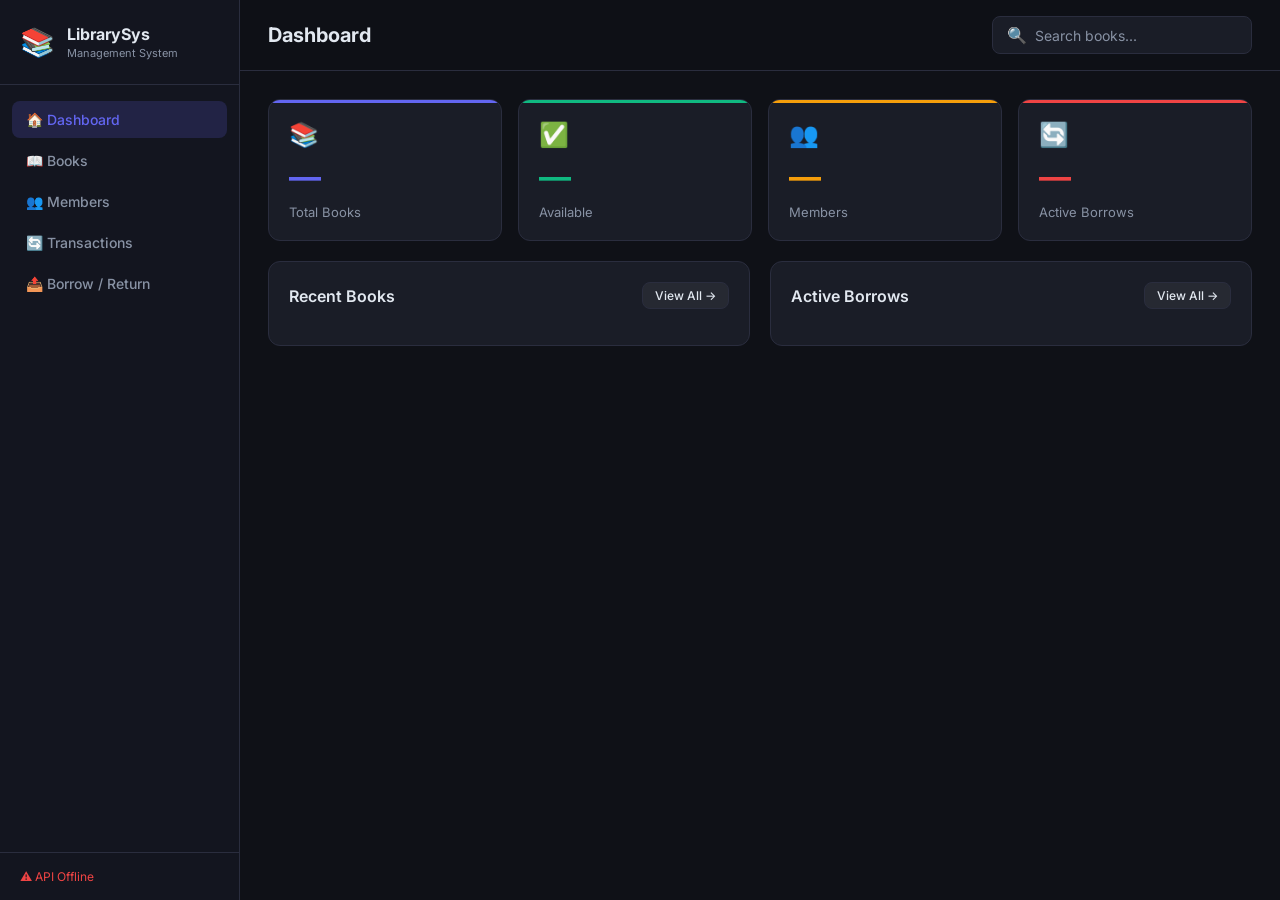
==== frontend/index.html @ d4e4a68c "Initial commit: C++ Library Management System" ====
<!DOCTYPE html>
<html lang="en">
<head>
  <meta charset="UTF-8" />
  <meta name="viewport" content="width=device-width, initial-scale=1.0" />
  <title>LibrarySys — Library Management System</title>
  <meta name="description" content="Modern C++ powered library management system." />
  <link rel="preconnect" href="https://fonts.googleapis.com" />
  <link href="https://fonts.googleapis.com/css2?family=Inter:wght@300;400;500;600;700&display=swap" rel="stylesheet" />
  <link rel="stylesheet" href="css/style.css" />
</head>
<body>
  <aside class="sidebar">
    <div class="sidebar-header">
      <div class="logo-icon">📚</div>
      <div>
        <div class="logo-name">LibrarySys</div>
        <div class="logo-sub">Management System</div>
      </div>
    </div>
    <nav class="sidebar-nav">
      <button class="nav-btn active" id="nav-dashboard" onclick="showPage('dashboard')">🏠 Dashboard</button>
      <button class="nav-btn" id="nav-books" onclick="showPage('books')">📖 Books</button>
      <button class="nav-btn" id="nav-members" onclick="showPage('members')">👥 Members</button>
      <button class="nav-btn" id="nav-transactions" onclick="showPage('transactions')">🔄 Transactions</button>
      <button class="nav-btn" id="nav-borrow" onclick="showPage('borrow')">📤 Borrow / Return</button>
    </nav>
    <div class="sidebar-footer">
      <div class="api-status" id="api-status"><span class="status-dot"></span> Connecting...</div>
    </div>
  </aside>

  <main class="main">
    <header class="topbar">
      <h1 class="page-title" id="page-title">Dashboard</h1>
      <div class="search-bar">
        <span>🔍</span>
        <input type="text" id="global-search" placeholder="Search books..." oninput="handleGlobalSearch(this.value)" />
      </div>
    </header>

    <!-- Dashboard -->
    <section class="page active" id="page-dashboard">
      <div class="stats-grid">
        <div class="stat-card" style="--accent:#6366f1"><div class="stat-icon">📚</div><div class="stat-value" id="stat-books">—</div><div class="stat-label">Total Books</div></div>
        <div class="stat-card" style="--accent:#10b981"><div class="stat-icon">✅</div><div class="stat-value" id="stat-available">—</div><div class="stat-label">Available</div></div>
        <div class="stat-card" style="--accent:#f59e0b"><div class="stat-icon">👥</div><div class="stat-value" id="stat-members">—</div><div class="stat-label">Members</div></div>
        <div class="stat-card" style="--accent:#ef4444"><div class="stat-icon">🔄</div><div class="stat-value" id="stat-active-borrows">—</div><div class="stat-label">Active Borrows</div></div>
      </div>
      <div class="dashboard-grid">
        <div class="card"><div class="card-header"><h2 class="card-title">Recent Books</h2><button class="btn btn-sm" onclick="showPage('books')">View All →</button></div><div id="recent-books-list" class="item-list"></div></div>
        <div class="card"><div class="card-header"><h2 class="card-title">Active Borrows</h2><button class="btn btn-sm" onclick="showPage('transactions')">View All →</button></div><div id="active-borrows-list" class="item-list"></div></div>
      </div>
    </section>

    <!-- Books -->
    <section class="page" id="page-books">
      <div class="page-actions"><button class="btn btn-primary" onclick="openModal('add-book-modal')">+ Add Book</button></div>
      <div class="card"><div id="books-table-container"></div></div>
    </section>

    <!-- Members -->
    <section class="page" id="page-members">
      <div class="page-actions"><button class="btn btn-primary" onclick="openModal('add-member-modal')">+ Add Member</button></div>
      <div class="card"><div id="members-table-container"></div></div>
    </section>

    <!-- Transactions -->
    <section class="page" id="page-transactions">
      <div class="card"><div id="transactions-table-container"></div></div>
    </section>

    <!-- Borrow / Return -->
    <section class="page" id="page-borrow">
      <div class="borrow-grid">
        <div class="card">
          <div class="card-header"><h2 class="card-title">📤 Borrow a Book</h2></div>
          <form class="form" onsubmit="handleBorrow(event)">
            <label class="form-label">Member ID</label>
            <input type="number" id="borrow-member-id" class="form-input" placeholder="e.g. 1" required />
            <label class="form-label">Book ID</label>
            <input type="number" id="borrow-book-id" class="form-input" placeholder="e.g. 3" required />
            <button type="submit" class="btn btn-primary btn-full">Issue Book</button>
          </form>
          <div id="borrow-result" class="result-box hidden"></div>
        </div>
        <div class="card">
          <div class="card-header"><h2 class="card-title">📥 Return a Book</h2></div>
          <form class="form" onsubmit="handleReturn(event)">
            <label class="form-label">Transaction ID</label>
            <input type="number" id="return-tx-id" class="form-input" placeholder="e.g. 1" required />
            <button type="submit" class="btn btn-success btn-full">Return Book</button>
          </form>
          <div id="return-result" class="result-box hidden"></div>
        </div>
      </div>
    </section>
  </main>

  <!-- Modals -->
  <div class="modal-overlay hidden" id="add-book-modal">
    <div class="modal">
      <div class="modal-header"><h3>Add New Book</h3><button class="modal-close" onclick="closeModal('add-book-modal')">✕</button></div>
      <form class="form" onsubmit="handleAddBook(event)">
        <label class="form-label">Title *</label><input type="text" id="book-title" class="form-input" required />
        <label class="form-label">Author *</label><input type="text" id="book-author" class="form-input" required />
        <label class="form-label">ISBN</label><input type="text" id="book-isbn" class="form-input" placeholder="978-..." />
        <label class="form-label">Category</label><input type="text" id="book-category" class="form-input" placeholder="e.g. Fiction" />
        <label class="form-label">Copies</label><input type="number" id="book-copies" class="form-input" value="1" min="1" />
        <div class="modal-footer">
          <button type="button" class="btn" onclick="closeModal('add-book-modal')">Cancel</button>
          <button type="submit" class="btn btn-primary">Add Book</button>
        </div>
      </form>
    </div>
  </div>

  <div class="modal-overlay hidden" id="add-member-modal">
    <div class="modal">
      <div class="modal-header"><h3>Register New Member</h3><button class="modal-close" onclick="closeModal('add-member-modal')">✕</button></div>
      <form class="form" onsubmit="handleAddMember(event)">
        <label class="form-label">Full Name *</label><input type="text" id="member-name" class="form-input" required />
        <label class="form-label">Email *</label><input type="email" id="member-email" class="form-input" required />
        <div class="modal-footer">
          <button type="button" class="btn" onclick="closeModal('add-member-modal')">Cancel</button>
          <button type="submit" class="btn btn-primary">Register</button>
        </div>
      </form>
    </div>
  </div>

  <div class="toast hidden" id="toast"></div>
  <script src="js/app.js"></script>
</body>
</html>
---- frontend/css/style.css ----
/* ─── Reset & Tokens ─────────────────────────────────────── */
*, *::before, *::after { box-sizing: border-box; margin: 0; padding: 0; }

:root {
  --bg:          #0f1117;
  --bg-card:     #1a1d27;
  --bg-sidebar:  #13151f;
  --border:      #2a2d3e;
  --text:        #e2e8f0;
  --text-muted:  #8892a4;
  --primary:     #6366f1;
  --primary-dark:#4f46e5;
  --success:     #10b981;
  --warning:     #f59e0b;
  --danger:      #ef4444;
  --radius:      12px;
  --sidebar-w:   240px;
  --transition:  0.2s ease;
}

body {
  font-family: 'Inter', sans-serif;
  background: var(--bg);
  color: var(--text);
  display: flex;
  min-height: 100vh;
  overflow-x: hidden;
}

/* ─── Sidebar ─────────────────────────────────────────────── */
.sidebar {
  width: var(--sidebar-w);
  background: var(--bg-sidebar);
  border-right: 1px solid var(--border);
  display: flex;
  flex-direction: column;
  position: fixed;
  top: 0; left: 0;
  height: 100vh;
  z-index: 100;
}

.sidebar-header {
  display: flex;
  align-items: center;
  gap: 12px;
  padding: 24px 20px;
  border-bottom: 1px solid var(--border);
}

.logo-icon { font-size: 28px; }
.logo-name  { font-size: 16px; font-weight: 700; color: var(--text); }
.logo-sub   { font-size: 11px; color: var(--text-muted); margin-top: 2px; }

.sidebar-nav {
  flex: 1;
  padding: 16px 12px;
  display: flex;
  flex-direction: column;
  gap: 4px;
}

.nav-btn {
  display: flex;
  align-items: center;
  gap: 10px;
  width: 100%;
  padding: 10px 14px;
  border: none;
  border-radius: 8px;
  background: transparent;
  color: var(--text-muted);
  font-size: 14px;
  font-weight: 500;
  font-family: inherit;
  cursor: pointer;
  transition: all var(--transition);
  text-align: left;
}
.nav-btn:hover  { background: rgba(99,102,241,0.12); color: var(--text); }
.nav-btn.active { background: rgba(99,102,241,0.18); color: var(--primary); }

.sidebar-footer { padding: 16px 20px; border-top: 1px solid var(--border); }

.api-status {
  display: flex;
  align-items: center;
  gap: 8px;
  font-size: 12px;
  color: var(--text-muted);
}
.status-dot {
  width: 8px; height: 8px;
  border-radius: 50%;
  background: var(--success);
  box-shadow: 0 0 6px var(--success);
  animation: pulse 2s infinite;
}
@keyframes pulse { 0%,100%{opacity:1} 50%{opacity:0.4} }

/* ─── Main ────────────────────────────────────────────────── */
.main {
  margin-left: var(--sidebar-w);
  flex: 1;
  display: flex;
  flex-direction: column;
  min-height: 100vh;
}

/* ─── Topbar ──────────────────────────────────────────────── */
.topbar {
  position: sticky;
  top: 0;
  z-index: 50;
  background: rgba(15,17,23,0.85);
  backdrop-filter: blur(12px);
  border-bottom: 1px solid var(--border);
  padding: 16px 28px;
  display: flex;
  align-items: center;
  justify-content: space-between;
}

.page-title { font-size: 20px; font-weight: 700; }

.search-bar {
  display: flex;
  align-items: center;
  gap: 8px;
  background: var(--bg-card);
  border: 1px solid var(--border);
  border-radius: 8px;
  padding: 8px 14px;
  width: 260px;
}
.search-bar input {
  background: none;
  border: none;
  outline: none;
  color: var(--text);
  font-size: 14px;
  font-family: inherit;
  width: 100%;
}
.search-bar input::placeholder { color: var(--text-muted); }

/* ─── Pages ───────────────────────────────────────────────── */
.page { display: none; padding: 28px; flex-direction: column; gap: 20px; }
.page.active { display: flex; }

.page-actions { display: flex; justify-content: flex-end; }

/* ─── Stats Grid ──────────────────────────────────────────── */
.stats-grid {
  display: grid;
  grid-template-columns: repeat(4, 1fr);
  gap: 16px;
}

.stat-card {
  background: var(--bg-card);
  border: 1px solid var(--border);
  border-radius: var(--radius);
  padding: 20px;
  display: flex;
  flex-direction: column;
  gap: 8px;
  position: relative;
  overflow: hidden;
  transition: transform var(--transition), box-shadow var(--transition);
}
.stat-card::before {
  content: '';
  position: absolute;
  top: 0; left: 0; right: 0;
  height: 3px;
  background: var(--accent);
  border-radius: var(--radius) var(--radius) 0 0;
}
.stat-card:hover { transform: translateY(-2px); box-shadow: 0 8px 24px rgba(0,0,0,0.3); }

.stat-icon  { font-size: 24px; }
.stat-value { font-size: 32px; font-weight: 700; color: var(--accent); }
.stat-label { font-size: 13px; color: var(--text-muted); }

/* ─── Dashboard Grid ──────────────────────────────────────── */
.dashboard-grid {
  display: grid;
  grid-template-columns: 1fr 1fr;
  gap: 20px;
}

/* ─── Card ────────────────────────────────────────────────── */
.card {
  background: var(--bg-card);
  border: 1px solid var(--border);
  border-radius: var(--radius);
  padding: 20px;
}
.card-header {
  display: flex;
  align-items: center;
  justify-content: space-between;
  margin-bottom: 16px;
}
.card-title { font-size: 16px; font-weight: 600; }

/* ─── Item List ───────────────────────────────────────────── */
.item-list { display: flex; flex-direction: column; gap: 8px; }
.item-row {
  display: flex;
  align-items: center;
  justify-content: space-between;
  padding: 10px 12px;
  border-radius: 8px;
  background: rgba(255,255,255,0.03);
  border: 1px solid var(--border);
  font-size: 13px;
  transition: background var(--transition);
}
.item-row:hover { background: rgba(99,102,241,0.07); }
.item-label { color: var(--text); font-weight: 500; }
.item-sub   { color: var(--text-muted); font-size: 12px; }

/* ─── Table ───────────────────────────────────────────────── */
.table-wrap { overflow-x: auto; }
table { width: 100%; border-collapse: collapse; font-size: 13px; }
thead tr { border-bottom: 1px solid var(--border); }
th { padding: 10px 14px; text-align: left; color: var(--text-muted); font-weight: 600; font-size: 12px; text-transform: uppercase; letter-spacing: 0.05em; }
td { padding: 12px 14px; border-bottom: 1px solid rgba(255,255,255,0.04); }
tbody tr { transition: background var(--transition); }
tbody tr:hover { background: rgba(99,102,241,0.06); }
tbody tr:last-child td { border-bottom: none; }

/* ─── Badge ───────────────────────────────────────────────── */
.badge {
  display: inline-block;
  padding: 3px 9px;
  border-radius: 20px;
  font-size: 11px;
  font-weight: 600;
  text-transform: uppercase;
  letter-spacing: 0.04em;
}
.badge-green  { background: rgba(16,185,129,0.15); color: #10b981; }
.badge-yellow { background: rgba(245,158,11,0.15);  color: #f59e0b; }
.badge-red    { background: rgba(239,68,68,0.15);   color: #ef4444; }
.badge-gray   { background: rgba(148,163,184,0.15); color: #94a3b8; }

/* ─── Buttons ─────────────────────────────────────────────── */
.btn {
  padding: 8px 16px;
  border-radius: 8px;
  border: 1px solid var(--border);
  background: rgba(255,255,255,0.05);
  color: var(--text);
  font-size: 13px;
  font-weight: 500;
  font-family: inherit;
  cursor: pointer;
  transition: all var(--transition);
}
.btn:hover       { background: rgba(255,255,255,0.1); }
.btn-primary     { background: var(--primary); border-color: var(--primary); color: #fff; }
.btn-primary:hover { background: var(--primary-dark); }
.btn-success     { background: var(--success); border-color: var(--success); color: #fff; }
.btn-success:hover { background: #059669; }
.btn-danger      { background: var(--danger); border-color: var(--danger); color: #fff; font-size: 12px; padding: 4px 10px; }
.btn-sm          { font-size: 12px; padding: 5px 12px; }
.btn-full        { width: 100%; margin-top: 8px; padding: 12px; }

/* ─── Borrow Grid ─────────────────────────────────────────── */
.borrow-grid { display: grid; grid-template-columns: 1fr 1fr; gap: 20px; }

/* ─── Forms ───────────────────────────────────────────────── */
.form { display: flex; flex-direction: column; gap: 12px; }
.form-label { font-size: 13px; color: var(--text-muted); font-weight: 500; }
.form-input {
  padding: 10px 14px;
  border-radius: 8px;
  border: 1px solid var(--border);
  background: rgba(255,255,255,0.04);
  color: var(--text);
  font-size: 14px;
  font-family: inherit;
  outline: none;
  transition: border-color var(--transition);
}
.form-input:focus { border-color: var(--primary); }

/* ─── Result Box ──────────────────────────────────────────── */
.result-box {
  margin-top: 12px;
  padding: 12px 16px;
  border-radius: 8px;
  font-size: 13px;
  font-weight: 500;
}
.result-box.success { background: rgba(16,185,129,0.12); color: var(--success); border: 1px solid rgba(16,185,129,0.25); }
.result-box.error   { background: rgba(239,68,68,0.12);  color: var(--danger);  border: 1px solid rgba(239,68,68,0.25); }
.hidden { display: none !important; }

/* ─── Modal ───────────────────────────────────────────────── */
.modal-overlay {
  position: fixed;
  inset: 0;
  background: rgba(0,0,0,0.6);
  backdrop-filter: blur(4px);
  z-index: 200;
  display: flex;
  align-items: center;
  justify-content: center;
}
.modal {
  background: var(--bg-card);
  border: 1px solid var(--border);
  border-radius: var(--radius);
  padding: 24px;
  width: 440px;
  max-width: 95vw;
  animation: slideUp 0.2s ease;
}
@keyframes slideUp { from{transform:translateY(20px);opacity:0} to{transform:translateY(0);opacity:1} }

.modal-header {
  display: flex;
  align-items: center;
  justify-content: space-between;
  margin-bottom: 20px;
}
.modal-header h3 { font-size: 18px; font-weight: 700; }
.modal-close {
  background: none;
  border: none;
  color: var(--text-muted);
  font-size: 18px;
  cursor: pointer;
  padding: 4px 8px;
  border-radius: 6px;
  transition: background var(--transition);
}
.modal-close:hover { background: rgba(255,255,255,0.08); color: var(--text); }
.modal-footer {
  display: flex;
  gap: 10px;
  justify-content: flex-end;
  margin-top: 20px;
}

/* ─── Toast ───────────────────────────────────────────────── */
.toast {
  position: fixed;
  bottom: 28px;
  right: 28px;
  background: var(--bg-card);
  border: 1px solid var(--border);
  border-radius: 10px;
  padding: 14px 20px;
  font-size: 14px;
  font-weight: 500;
  z-index: 999;
  box-shadow: 0 8px 32px rgba(0,0,0,0.4);
  animation: fadeInUp 0.25s ease;
  max-width: 340px;
}
@keyframes fadeInUp { from{transform:translateY(12px);opacity:0} to{transform:translateY(0);opacity:1} }
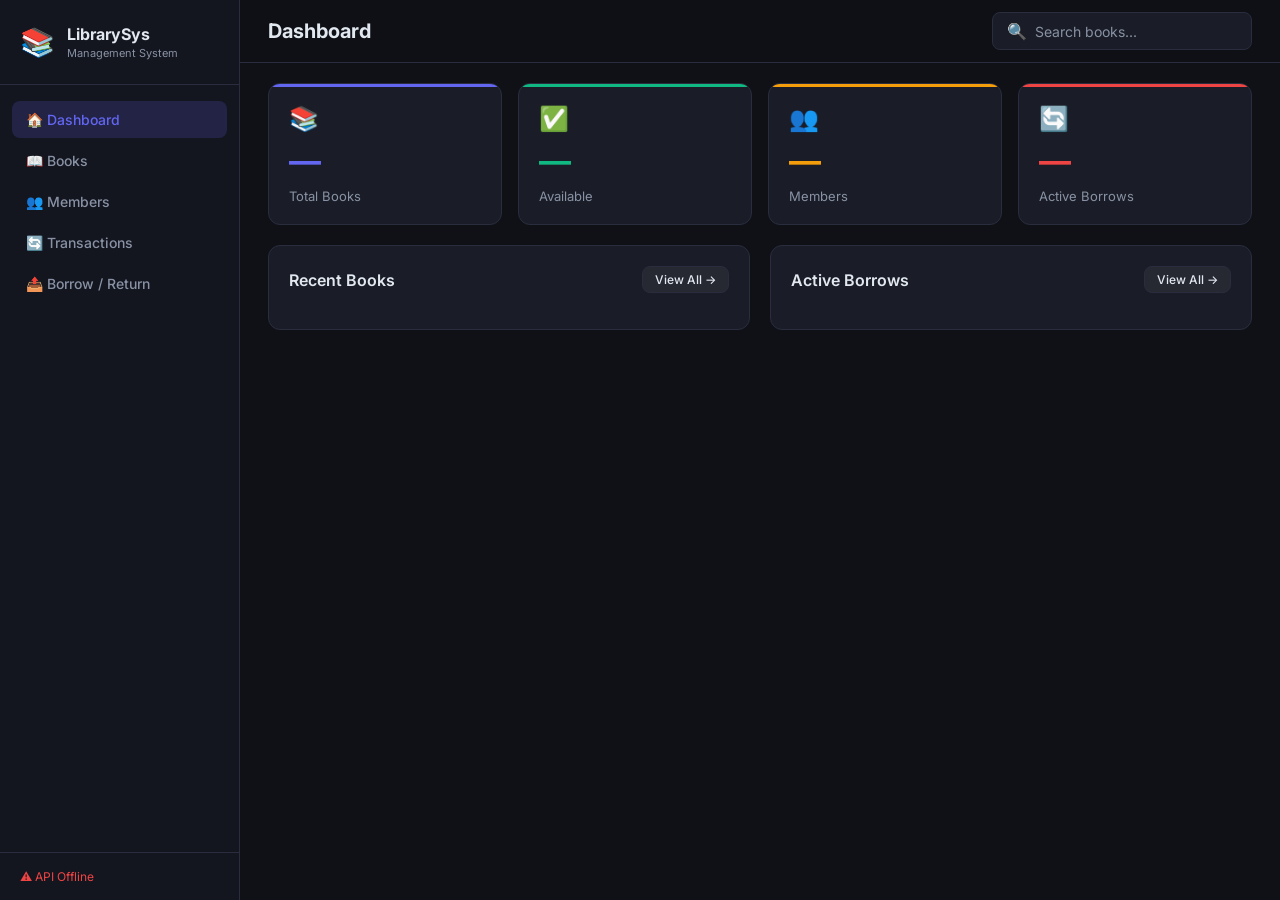
==== commit 3b4b504c: "feat: full mobile responsiveness with hamburger sidebar" ====
--- a/frontend/index.html
+++ b/frontend/index.html
@@ -30,8 +30,14 @@
     </div>
   </aside>
 
+  <!-- Mobile sidebar overlay -->
+  <div class="sidebar-overlay hidden" id="sidebar-overlay" onclick="closeSidebar()"></div>
+
   <main class="main">
     <header class="topbar">
+      <button class="hamburger" id="hamburger-btn" onclick="toggleSidebar()" aria-label="Menu">
+        <span></span><span></span><span></span>
+      </button>
       <h1 class="page-title" id="page-title">Dashboard</h1>
       <div class="search-bar">
         <span>🔍</span>
--- a/frontend/css/style.css
+++ b/frontend/css/style.css
@@ -38,6 +38,7 @@
   top: 0; left: 0;
   height: 100vh;
   z-index: 100;
+  transition: transform var(--transition);
 }
 
 .sidebar-header {
@@ -95,8 +96,45 @@
   background: var(--success);
   box-shadow: 0 0 6px var(--success);
   animation: pulse 2s infinite;
+  flex-shrink: 0;
 }
 @keyframes pulse { 0%,100%{opacity:1} 50%{opacity:0.4} }
+
+/* ─── Sidebar Overlay (mobile) ────────────────────────────── */
+.sidebar-overlay {
+  display: none;
+  position: fixed;
+  inset: 0;
+  background: rgba(0,0,0,0.55);
+  z-index: 99;
+  backdrop-filter: blur(2px);
+}
+.sidebar-overlay.visible { display: block; }
+
+/* ─── Hamburger Button ────────────────────────────────────── */
+.hamburger {
+  display: none;
+  flex-direction: column;
+  justify-content: center;
+  align-items: center;
+  gap: 5px;
+  width: 40px;
+  height: 40px;
+  background: var(--bg-card);
+  border: 1px solid var(--border);
+  border-radius: 8px;
+  cursor: pointer;
+  flex-shrink: 0;
+  padding: 0;
+}
+.hamburger span {
+  display: block;
+  width: 18px;
+  height: 2px;
+  background: var(--text);
+  border-radius: 2px;
+  transition: all 0.2s;
+}
 
 /* ─── Main ────────────────────────────────────────────────── */
 .main {
@@ -105,6 +143,7 @@
   display: flex;
   flex-direction: column;
   min-height: 100vh;
+  min-width: 0;
 }
 
 /* ─── Topbar ──────────────────────────────────────────────── */
@@ -115,13 +154,14 @@
   background: rgba(15,17,23,0.85);
   backdrop-filter: blur(12px);
   border-bottom: 1px solid var(--border);
-  padding: 16px 28px;
-  display: flex;
-  align-items: center;
+  padding: 12px 28px;
+  display: flex;
+  align-items: center;
+  gap: 16px;
   justify-content: space-between;
 }
 
-.page-title { font-size: 20px; font-weight: 700; }
+.page-title { font-size: 20px; font-weight: 700; white-space: nowrap; }
 
 .search-bar {
   display: flex;
@@ -132,6 +172,7 @@
   border-radius: 8px;
   padding: 8px 14px;
   width: 260px;
+  flex-shrink: 0;
 }
 .search-bar input {
   background: none;
@@ -145,7 +186,7 @@
 .search-bar input::placeholder { color: var(--text-muted); }
 
 /* ─── Pages ───────────────────────────────────────────────── */
-.page { display: none; padding: 28px; flex-direction: column; gap: 20px; }
+.page { display: none; padding: 20px 28px; flex-direction: column; gap: 20px; }
 .page.active { display: flex; }
 
 .page-actions { display: flex; justify-content: flex-end; }
@@ -202,6 +243,8 @@
   align-items: center;
   justify-content: space-between;
   margin-bottom: 16px;
+  flex-wrap: wrap;
+  gap: 8px;
 }
 .card-title { font-size: 16px; font-weight: 600; }
 
@@ -217,16 +260,17 @@
   border: 1px solid var(--border);
   font-size: 13px;
   transition: background var(--transition);
+  gap: 8px;
 }
 .item-row:hover { background: rgba(99,102,241,0.07); }
 .item-label { color: var(--text); font-weight: 500; }
 .item-sub   { color: var(--text-muted); font-size: 12px; }
 
 /* ─── Table ───────────────────────────────────────────────── */
-.table-wrap { overflow-x: auto; }
+.table-wrap { overflow-x: auto; -webkit-overflow-scrolling: touch; }
 table { width: 100%; border-collapse: collapse; font-size: 13px; }
 thead tr { border-bottom: 1px solid var(--border); }
-th { padding: 10px 14px; text-align: left; color: var(--text-muted); font-weight: 600; font-size: 12px; text-transform: uppercase; letter-spacing: 0.05em; }
+th { padding: 10px 14px; text-align: left; color: var(--text-muted); font-weight: 600; font-size: 12px; text-transform: uppercase; letter-spacing: 0.05em; white-space: nowrap; }
 td { padding: 12px 14px; border-bottom: 1px solid rgba(255,255,255,0.04); }
 tbody tr { transition: background var(--transition); }
 tbody tr:hover { background: rgba(99,102,241,0.06); }
@@ -241,6 +285,7 @@
   font-weight: 600;
   text-transform: uppercase;
   letter-spacing: 0.04em;
+  white-space: nowrap;
 }
 .badge-green  { background: rgba(16,185,129,0.15); color: #10b981; }
 .badge-yellow { background: rgba(245,158,11,0.15);  color: #f59e0b; }
@@ -259,6 +304,7 @@
   font-family: inherit;
   cursor: pointer;
   transition: all var(--transition);
+  white-space: nowrap;
 }
 .btn:hover       { background: rgba(255,255,255,0.1); }
 .btn-primary     { background: var(--primary); border-color: var(--primary); color: #fff; }
@@ -285,6 +331,7 @@
   font-family: inherit;
   outline: none;
   transition: border-color var(--transition);
+  width: 100%;
 }
 .form-input:focus { border-color: var(--primary); }
 
@@ -310,6 +357,7 @@
   display: flex;
   align-items: center;
   justify-content: center;
+  padding: 16px;
 }
 .modal {
   background: var(--bg-card);
@@ -317,8 +365,10 @@
   border-radius: var(--radius);
   padding: 24px;
   width: 440px;
-  max-width: 95vw;
+  max-width: 100%;
   animation: slideUp 0.2s ease;
+  max-height: 90vh;
+  overflow-y: auto;
 }
 @keyframes slideUp { from{transform:translateY(20px);opacity:0} to{transform:translateY(0);opacity:1} }
 
@@ -338,6 +388,7 @@
   padding: 4px 8px;
   border-radius: 6px;
   transition: background var(--transition);
+  flex-shrink: 0;
 }
 .modal-close:hover { background: rgba(255,255,255,0.08); color: var(--text); }
 .modal-footer {
@@ -345,13 +396,15 @@
   gap: 10px;
   justify-content: flex-end;
   margin-top: 20px;
+  flex-wrap: wrap;
 }
 
 /* ─── Toast ───────────────────────────────────────────────── */
 .toast {
   position: fixed;
-  bottom: 28px;
-  right: 28px;
+  bottom: 20px;
+  right: 20px;
+  left: 20px;
   background: var(--bg-card);
   border: 1px solid var(--border);
   border-radius: 10px;
@@ -361,6 +414,134 @@
   z-index: 999;
   box-shadow: 0 8px 32px rgba(0,0,0,0.4);
   animation: fadeInUp 0.25s ease;
-  max-width: 340px;
+  max-width: 380px;
+  margin: 0 auto;
 }
 @keyframes fadeInUp { from{transform:translateY(12px);opacity:0} to{transform:translateY(0);opacity:1} }
+
+/* ═══════════════════════════════════════════════════════════
+   RESPONSIVE — Tablet  (≤ 900px)
+═══════════════════════════════════════════════════════════ */
+@media (max-width: 900px) {
+  :root { --sidebar-w: 210px; }
+
+  .stats-grid {
+    grid-template-columns: repeat(2, 1fr);
+  }
+
+  .topbar {
+    padding: 12px 16px;
+  }
+
+  .page {
+    padding: 16px;
+  }
+
+  .search-bar {
+    width: 200px;
+  }
+}
+
+/* ═══════════════════════════════════════════════════════════
+   RESPONSIVE — Mobile  (≤ 640px)
+═══════════════════════════════════════════════════════════ */
+@media (max-width: 640px) {
+  /* Sidebar slides off-screen by default */
+  .sidebar {
+    transform: translateX(-100%);
+    box-shadow: none;
+  }
+  .sidebar.open {
+    transform: translateX(0);
+    box-shadow: 4px 0 40px rgba(0,0,0,0.6);
+  }
+
+  /* Main takes full width */
+  .main {
+    margin-left: 0;
+  }
+
+  /* Show hamburger */
+  .hamburger {
+    display: flex;
+  }
+
+  /* Topbar layout on mobile */
+  .topbar {
+    padding: 10px 14px;
+    gap: 10px;
+  }
+
+  .page-title {
+    font-size: 16px;
+    flex: 1;
+  }
+
+  /* Collapse search bar to icon only on very small screens */
+  .search-bar {
+    width: auto;
+    flex: 1;
+    min-width: 0;
+  }
+
+  /* Pages padding */
+  .page {
+    padding: 14px;
+    gap: 14px;
+  }
+
+  /* Stats: 2-column on mobile */
+  .stats-grid {
+    grid-template-columns: repeat(2, 1fr);
+    gap: 10px;
+  }
+
+  .stat-card { padding: 14px; }
+  .stat-value { font-size: 24px; }
+  .stat-icon  { font-size: 20px; }
+
+  /* Dashboard & Borrow: single column */
+  .dashboard-grid,
+  .borrow-grid {
+    grid-template-columns: 1fr;
+  }
+
+  /* Cards */
+  .card { padding: 14px; }
+
+  /* Tables scroll horizontally */
+  .table-wrap {
+    border-radius: var(--radius);
+    overflow-x: auto;
+  }
+
+  /* Toast centered at bottom */
+  .toast {
+    left: 12px;
+    right: 12px;
+    bottom: 12px;
+    max-width: none;
+  }
+
+  /* Modal full-width on phone */
+  .modal-overlay { padding: 12px; }
+  .modal {
+    padding: 18px;
+    border-radius: 10px;
+  }
+  .modal-footer { flex-direction: column-reverse; }
+  .modal-footer .btn { width: 100%; text-align: center; }
+}
+
+/* ═══════════════════════════════════════════════════════════
+   RESPONSIVE — Extra small  (≤ 380px)
+═══════════════════════════════════════════════════════════ */
+@media (max-width: 380px) {
+  .stats-grid {
+    grid-template-columns: 1fr 1fr;
+    gap: 8px;
+  }
+  .stat-value { font-size: 20px; }
+  .stat-label { font-size: 11px; }
+  .page-title { font-size: 14px; }
+}
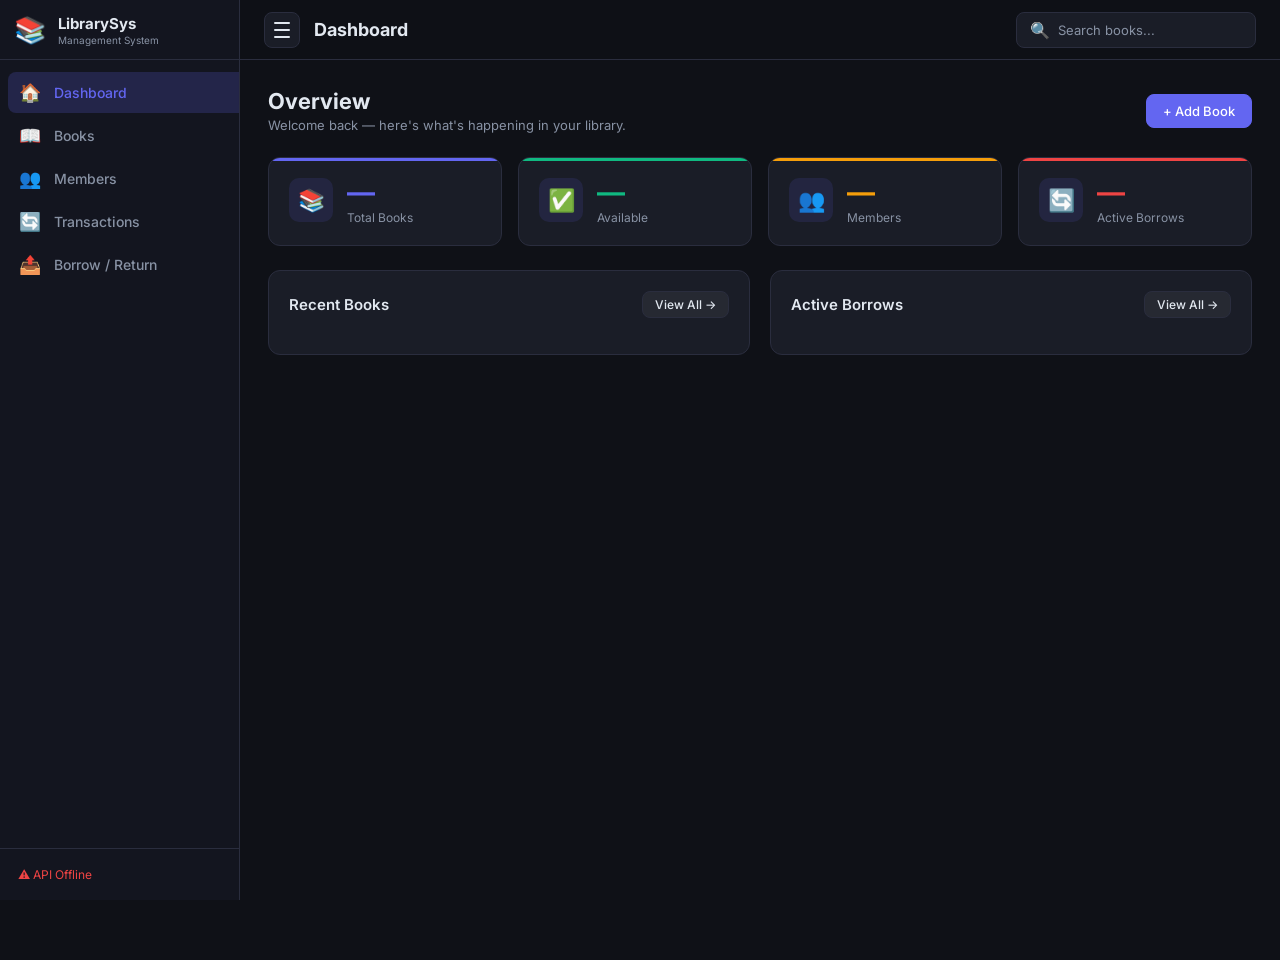
==== commit cc75ea3b: "feat: split into separate pages + collapsible sidebar on all screen sizes" ====
--- a/frontend/index.html
+++ b/frontend/index.html
@@ -3,139 +3,115 @@
 <head>
   <meta charset="UTF-8" />
   <meta name="viewport" content="width=device-width, initial-scale=1.0" />
-  <title>LibrarySys — Library Management System</title>
-  <meta name="description" content="Modern C++ powered library management system." />
+  <title>Dashboard — LibrarySys</title>
+  <meta name="description" content="Library Management System Dashboard" />
   <link rel="preconnect" href="https://fonts.googleapis.com" />
   <link href="https://fonts.googleapis.com/css2?family=Inter:wght@300;400;500;600;700&display=swap" rel="stylesheet" />
   <link rel="stylesheet" href="css/style.css" />
 </head>
 <body>
-  <aside class="sidebar">
-    <div class="sidebar-header">
-      <div class="logo-icon">📚</div>
-      <div>
-        <div class="logo-name">LibrarySys</div>
-        <div class="logo-sub">Management System</div>
+
+<!-- Sidebar -->
+<aside class="sidebar" id="sidebar">
+  <div class="sidebar-header">
+    <div class="logo-icon">📚</div>
+    <div class="logo-text">
+      <div class="logo-name">LibrarySys</div>
+      <div class="logo-sub">Management System</div>
+    </div>
+  </div>
+  <nav class="sidebar-nav">
+    <a class="nav-link" id="nav-dashboard" href="index.html"><span class="nav-icon">🏠</span><span class="nav-label">Dashboard</span></a>
+    <a class="nav-link" id="nav-books"     href="books.html"><span class="nav-icon">📖</span><span class="nav-label">Books</span></a>
+    <a class="nav-link" id="nav-members"   href="members.html"><span class="nav-icon">👥</span><span class="nav-label">Members</span></a>
+    <a class="nav-link" id="nav-transactions" href="transactions.html"><span class="nav-icon">🔄</span><span class="nav-label">Transactions</span></a>
+    <a class="nav-link" id="nav-borrow"    href="borrow.html"><span class="nav-icon">📤</span><span class="nav-label">Borrow / Return</span></a>
+  </nav>
+  <div class="sidebar-footer">
+    <div class="api-status" id="api-status">
+      <span class="status-dot"></span>
+      <span class="api-text">Connecting...</span>
+    </div>
+  </div>
+</aside>
+<div class="sidebar-overlay" id="sidebar-overlay"></div>
+
+<!-- Topbar -->
+<header class="topbar" id="topbar">
+  <button class="hamburger" id="hamburger" aria-label="Toggle menu">
+    <span></span><span></span><span></span>
+  </button>
+  <h1 class="page-title">Dashboard</h1>
+  <div class="search-bar">
+    <span>🔍</span>
+    <input type="text" placeholder="Search books..." id="global-search" oninput="handleSearch(this.value)" />
+  </div>
+</header>
+
+<!-- Main -->
+<main class="main">
+  <!-- Page header -->
+  <div class="page-header">
+    <div class="page-header-left">
+      <h2>Overview</h2>
+      <p>Welcome back — here's what's happening in your library.</p>
+    </div>
+    <a href="books.html" class="btn btn-primary">+ Add Book</a>
+  </div>
+
+  <!-- Stats -->
+  <div class="stats-grid">
+    <div class="stat-card" style="--accent:#6366f1">
+      <div class="stat-icon-box">📚</div>
+      <div class="stat-info">
+        <div class="stat-value" id="stat-books">—</div>
+        <div class="stat-label">Total Books</div>
       </div>
     </div>
-    <nav class="sidebar-nav">
-      <button class="nav-btn active" id="nav-dashboard" onclick="showPage('dashboard')">🏠 Dashboard</button>
-      <button class="nav-btn" id="nav-books" onclick="showPage('books')">📖 Books</button>
-      <button class="nav-btn" id="nav-members" onclick="showPage('members')">👥 Members</button>
-      <button class="nav-btn" id="nav-transactions" onclick="showPage('transactions')">🔄 Transactions</button>
-      <button class="nav-btn" id="nav-borrow" onclick="showPage('borrow')">📤 Borrow / Return</button>
-    </nav>
-    <div class="sidebar-footer">
-      <div class="api-status" id="api-status"><span class="status-dot"></span> Connecting...</div>
+    <div class="stat-card" style="--accent:#10b981">
+      <div class="stat-icon-box">✅</div>
+      <div class="stat-info">
+        <div class="stat-value" id="stat-available">—</div>
+        <div class="stat-label">Available</div>
+      </div>
     </div>
-  </aside>
-
-  <!-- Mobile sidebar overlay -->
-  <div class="sidebar-overlay hidden" id="sidebar-overlay" onclick="closeSidebar()"></div>
-
-  <main class="main">
-    <header class="topbar">
-      <button class="hamburger" id="hamburger-btn" onclick="toggleSidebar()" aria-label="Menu">
-        <span></span><span></span><span></span>
-      </button>
-      <h1 class="page-title" id="page-title">Dashboard</h1>
-      <div class="search-bar">
-        <span>🔍</span>
-        <input type="text" id="global-search" placeholder="Search books..." oninput="handleGlobalSearch(this.value)" />
+    <div class="stat-card" style="--accent:#f59e0b">
+      <div class="stat-icon-box">👥</div>
+      <div class="stat-info">
+        <div class="stat-value" id="stat-members">—</div>
+        <div class="stat-label">Members</div>
       </div>
-    </header>
-
-    <!-- Dashboard -->
-    <section class="page active" id="page-dashboard">
-      <div class="stats-grid">
-        <div class="stat-card" style="--accent:#6366f1"><div class="stat-icon">📚</div><div class="stat-value" id="stat-books">—</div><div class="stat-label">Total Books</div></div>
-        <div class="stat-card" style="--accent:#10b981"><div class="stat-icon">✅</div><div class="stat-value" id="stat-available">—</div><div class="stat-label">Available</div></div>
-        <div class="stat-card" style="--accent:#f59e0b"><div class="stat-icon">👥</div><div class="stat-value" id="stat-members">—</div><div class="stat-label">Members</div></div>
-        <div class="stat-card" style="--accent:#ef4444"><div class="stat-icon">🔄</div><div class="stat-value" id="stat-active-borrows">—</div><div class="stat-label">Active Borrows</div></div>
+    </div>
+    <div class="stat-card" style="--accent:#ef4444">
+      <div class="stat-icon-box">🔄</div>
+      <div class="stat-info">
+        <div class="stat-value" id="stat-borrows">—</div>
+        <div class="stat-label">Active Borrows</div>
       </div>
-      <div class="dashboard-grid">
-        <div class="card"><div class="card-header"><h2 class="card-title">Recent Books</h2><button class="btn btn-sm" onclick="showPage('books')">View All →</button></div><div id="recent-books-list" class="item-list"></div></div>
-        <div class="card"><div class="card-header"><h2 class="card-title">Active Borrows</h2><button class="btn btn-sm" onclick="showPage('transactions')">View All →</button></div><div id="active-borrows-list" class="item-list"></div></div>
-      </div>
-    </section>
-
-    <!-- Books -->
-    <section class="page" id="page-books">
-      <div class="page-actions"><button class="btn btn-primary" onclick="openModal('add-book-modal')">+ Add Book</button></div>
-      <div class="card"><div id="books-table-container"></div></div>
-    </section>
-
-    <!-- Members -->
-    <section class="page" id="page-members">
-      <div class="page-actions"><button class="btn btn-primary" onclick="openModal('add-member-modal')">+ Add Member</button></div>
-      <div class="card"><div id="members-table-container"></div></div>
-    </section>
-
-    <!-- Transactions -->
-    <section class="page" id="page-transactions">
-      <div class="card"><div id="transactions-table-container"></div></div>
-    </section>
-
-    <!-- Borrow / Return -->
-    <section class="page" id="page-borrow">
-      <div class="borrow-grid">
-        <div class="card">
-          <div class="card-header"><h2 class="card-title">📤 Borrow a Book</h2></div>
-          <form class="form" onsubmit="handleBorrow(event)">
-            <label class="form-label">Member ID</label>
-            <input type="number" id="borrow-member-id" class="form-input" placeholder="e.g. 1" required />
-            <label class="form-label">Book ID</label>
-            <input type="number" id="borrow-book-id" class="form-input" placeholder="e.g. 3" required />
-            <button type="submit" class="btn btn-primary btn-full">Issue Book</button>
-          </form>
-          <div id="borrow-result" class="result-box hidden"></div>
-        </div>
-        <div class="card">
-          <div class="card-header"><h2 class="card-title">📥 Return a Book</h2></div>
-          <form class="form" onsubmit="handleReturn(event)">
-            <label class="form-label">Transaction ID</label>
-            <input type="number" id="return-tx-id" class="form-input" placeholder="e.g. 1" required />
-            <button type="submit" class="btn btn-success btn-full">Return Book</button>
-          </form>
-          <div id="return-result" class="result-box hidden"></div>
-        </div>
-      </div>
-    </section>
-  </main>
-
-  <!-- Modals -->
-  <div class="modal-overlay hidden" id="add-book-modal">
-    <div class="modal">
-      <div class="modal-header"><h3>Add New Book</h3><button class="modal-close" onclick="closeModal('add-book-modal')">✕</button></div>
-      <form class="form" onsubmit="handleAddBook(event)">
-        <label class="form-label">Title *</label><input type="text" id="book-title" class="form-input" required />
-        <label class="form-label">Author *</label><input type="text" id="book-author" class="form-input" required />
-        <label class="form-label">ISBN</label><input type="text" id="book-isbn" class="form-input" placeholder="978-..." />
-        <label class="form-label">Category</label><input type="text" id="book-category" class="form-input" placeholder="e.g. Fiction" />
-        <label class="form-label">Copies</label><input type="number" id="book-copies" class="form-input" value="1" min="1" />
-        <div class="modal-footer">
-          <button type="button" class="btn" onclick="closeModal('add-book-modal')">Cancel</button>
-          <button type="submit" class="btn btn-primary">Add Book</button>
-        </div>
-      </form>
     </div>
   </div>
 
-  <div class="modal-overlay hidden" id="add-member-modal">
-    <div class="modal">
-      <div class="modal-header"><h3>Register New Member</h3><button class="modal-close" onclick="closeModal('add-member-modal')">✕</button></div>
-      <form class="form" onsubmit="handleAddMember(event)">
-        <label class="form-label">Full Name *</label><input type="text" id="member-name" class="form-input" required />
-        <label class="form-label">Email *</label><input type="email" id="member-email" class="form-input" required />
-        <div class="modal-footer">
-          <button type="button" class="btn" onclick="closeModal('add-member-modal')">Cancel</button>
-          <button type="submit" class="btn btn-primary">Register</button>
-        </div>
-      </form>
+  <!-- Recent activity -->
+  <div class="dashboard-grid">
+    <div class="card">
+      <div class="card-header">
+        <span class="card-title">Recent Books</span>
+        <a href="books.html" class="btn btn-sm">View All →</a>
+      </div>
+      <div class="item-list" id="recent-books"></div>
+    </div>
+    <div class="card">
+      <div class="card-header">
+        <span class="card-title">Active Borrows</span>
+        <a href="transactions.html" class="btn btn-sm">View All →</a>
+      </div>
+      <div class="item-list" id="active-borrows"></div>
     </div>
   </div>
+</main>
 
-  <div class="toast hidden" id="toast"></div>
-  <script src="js/app.js"></script>
+<div class="toast hidden" id="toast"></div>
+<script src="js/shared.js"></script>
+<script src="js/dashboard.js"></script>
 </body>
 </html>
--- a/frontend/css/style.css
+++ b/frontend/css/style.css
@@ -1,4 +1,4 @@
-/* ─── Reset & Tokens ─────────────────────────────────────── */
+/* ─── Reset & Tokens ──────────────────────────────────────── */
 *, *::before, *::after { box-sizing: border-box; margin: 0; padding: 0; }
 
 :root {
@@ -15,80 +15,109 @@
   --danger:      #ef4444;
   --radius:      12px;
   --sidebar-w:   240px;
-  --transition:  0.2s ease;
-}
-
+  --sidebar-collapsed: 64px;
+  --topbar-h:    60px;
+  --transition:  0.25s cubic-bezier(.4,0,.2,1);
+}
+
+html, body { height: 100%; }
 body {
   font-family: 'Inter', sans-serif;
   background: var(--bg);
   color: var(--text);
-  display: flex;
-  min-height: 100vh;
   overflow-x: hidden;
 }
 
-/* ─── Sidebar ─────────────────────────────────────────────── */
+/* ═══════════════════════════════════════
+   SIDEBAR
+═══════════════════════════════════════ */
 .sidebar {
+  position: fixed;
+  top: 0; left: 0;
+  height: 100vh;
   width: var(--sidebar-w);
   background: var(--bg-sidebar);
   border-right: 1px solid var(--border);
   display: flex;
   flex-direction: column;
-  position: fixed;
-  top: 0; left: 0;
-  height: 100vh;
-  z-index: 100;
-  transition: transform var(--transition);
-}
-
+  z-index: 300;
+  transition: width var(--transition), transform var(--transition);
+  overflow: hidden;
+}
+
+/* Collapsed state (desktop) */
+.sidebar.collapsed {
+  width: var(--sidebar-collapsed);
+}
+
+/* ── Sidebar Header ── */
 .sidebar-header {
   display: flex;
   align-items: center;
   gap: 12px;
-  padding: 24px 20px;
+  padding: 0 14px;
+  height: var(--topbar-h);
   border-bottom: 1px solid var(--border);
-}
-
-.logo-icon { font-size: 28px; }
-.logo-name  { font-size: 16px; font-weight: 700; color: var(--text); }
-.logo-sub   { font-size: 11px; color: var(--text-muted); margin-top: 2px; }
-
+  flex-shrink: 0;
+  overflow: hidden;
+  min-width: var(--sidebar-w);
+}
+.sidebar.collapsed .sidebar-header { min-width: var(--sidebar-collapsed); gap: 0; }
+
+.logo-icon { font-size: 26px; flex-shrink: 0; }
+.logo-text { overflow: hidden; white-space: nowrap; transition: opacity var(--transition), width var(--transition); }
+.logo-name { font-size: 15px; font-weight: 700; }
+.logo-sub  { font-size: 10px; color: var(--text-muted); margin-top: 1px; }
+.sidebar.collapsed .logo-text { opacity: 0; width: 0; pointer-events: none; }
+
+/* ── Nav ── */
 .sidebar-nav {
   flex: 1;
-  padding: 16px 12px;
+  padding: 12px 8px;
   display: flex;
   flex-direction: column;
-  gap: 4px;
-}
-
-.nav-btn {
-  display: flex;
-  align-items: center;
-  gap: 10px;
-  width: 100%;
-  padding: 10px 14px;
-  border: none;
-  border-radius: 8px;
-  background: transparent;
+  gap: 2px;
+  overflow-y: auto;
+  overflow-x: hidden;
+}
+
+.nav-link {
+  display: flex;
+  align-items: center;
+  gap: 12px;
+  padding: 10px 10px;
+  border-radius: 8px;
   color: var(--text-muted);
   font-size: 14px;
   font-weight: 500;
-  font-family: inherit;
-  cursor: pointer;
+  text-decoration: none;
+  white-space: nowrap;
   transition: all var(--transition);
-  text-align: left;
-}
-.nav-btn:hover  { background: rgba(99,102,241,0.12); color: var(--text); }
-.nav-btn.active { background: rgba(99,102,241,0.18); color: var(--primary); }
-
-.sidebar-footer { padding: 16px 20px; border-top: 1px solid var(--border); }
-
+  min-width: var(--sidebar-w);
+}
+.nav-link:hover  { background: rgba(99,102,241,0.12); color: var(--text); }
+.nav-link.active { background: rgba(99,102,241,0.2); color: var(--primary); }
+.nav-icon { font-size: 18px; flex-shrink: 0; width: 24px; text-align: center; }
+
+.sidebar.collapsed .nav-link { min-width: var(--sidebar-collapsed); gap: 0; }
+.nav-label { overflow: hidden; white-space: nowrap; transition: opacity var(--transition); }
+.sidebar.collapsed .nav-label { opacity: 0; width: 0; pointer-events: none; }
+
+/* ── Footer ── */
+.sidebar-footer {
+  padding: 12px 8px;
+  border-top: 1px solid var(--border);
+  flex-shrink: 0;
+  overflow: hidden;
+}
 .api-status {
   display: flex;
   align-items: center;
   gap: 8px;
   font-size: 12px;
   color: var(--text-muted);
+  padding: 6px 10px;
+  white-space: nowrap;
 }
 .status-dot {
   width: 8px; height: 8px;
@@ -98,70 +127,78 @@
   animation: pulse 2s infinite;
   flex-shrink: 0;
 }
+.api-text { transition: opacity var(--transition); }
+.sidebar.collapsed .api-text { opacity: 0; }
+
 @keyframes pulse { 0%,100%{opacity:1} 50%{opacity:0.4} }
 
-/* ─── Sidebar Overlay (mobile) ────────────────────────────── */
+/* ── Mobile Overlay ── */
 .sidebar-overlay {
   display: none;
   position: fixed;
   inset: 0;
-  background: rgba(0,0,0,0.55);
-  z-index: 99;
-  backdrop-filter: blur(2px);
-}
-.sidebar-overlay.visible { display: block; }
-
-/* ─── Hamburger Button ────────────────────────────────────── */
+  background: rgba(0,0,0,0.6);
+  z-index: 299;
+  backdrop-filter: blur(3px);
+}
+.sidebar-overlay.show { display: block; }
+
+/* ═══════════════════════════════════════
+   TOPBAR
+═══════════════════════════════════════ */
+.topbar {
+  position: fixed;
+  top: 0;
+  left: var(--sidebar-w);
+  right: 0;
+  height: var(--topbar-h);
+  z-index: 200;
+  background: rgba(15,17,23,0.9);
+  backdrop-filter: blur(14px);
+  border-bottom: 1px solid var(--border);
+  display: flex;
+  align-items: center;
+  gap: 14px;
+  padding: 0 24px;
+  transition: left var(--transition);
+}
+body.sidebar-collapsed .topbar { left: var(--sidebar-collapsed); }
+
+/* Hamburger */
 .hamburger {
-  display: none;
+  display: flex;
   flex-direction: column;
   justify-content: center;
   align-items: center;
   gap: 5px;
-  width: 40px;
-  height: 40px;
+  width: 36px;
+  height: 36px;
   background: var(--bg-card);
   border: 1px solid var(--border);
   border-radius: 8px;
   cursor: pointer;
   flex-shrink: 0;
   padding: 0;
-}
+  transition: background var(--transition);
+}
+.hamburger:hover { background: rgba(99,102,241,0.15); }
 .hamburger span {
   display: block;
-  width: 18px;
+  width: 16px;
   height: 2px;
   background: var(--text);
   border-radius: 2px;
   transition: all 0.2s;
 }
 
-/* ─── Main ────────────────────────────────────────────────── */
-.main {
-  margin-left: var(--sidebar-w);
+.page-title {
+  font-size: 18px;
+  font-weight: 700;
   flex: 1;
-  display: flex;
-  flex-direction: column;
-  min-height: 100vh;
-  min-width: 0;
-}
-
-/* ─── Topbar ──────────────────────────────────────────────── */
-.topbar {
-  position: sticky;
-  top: 0;
-  z-index: 50;
-  background: rgba(15,17,23,0.85);
-  backdrop-filter: blur(12px);
-  border-bottom: 1px solid var(--border);
-  padding: 12px 28px;
-  display: flex;
-  align-items: center;
-  gap: 16px;
-  justify-content: space-between;
-}
-
-.page-title { font-size: 20px; font-weight: 700; white-space: nowrap; }
+  white-space: nowrap;
+  overflow: hidden;
+  text-overflow: ellipsis;
+}
 
 .search-bar {
   display: flex;
@@ -170,28 +207,53 @@
   background: var(--bg-card);
   border: 1px solid var(--border);
   border-radius: 8px;
-  padding: 8px 14px;
-  width: 260px;
-  flex-shrink: 0;
-}
+  padding: 7px 13px;
+  width: 240px;
+  transition: border-color var(--transition);
+}
+.search-bar:focus-within { border-color: var(--primary); }
 .search-bar input {
   background: none;
   border: none;
   outline: none;
   color: var(--text);
-  font-size: 14px;
+  font-size: 13px;
   font-family: inherit;
   width: 100%;
 }
 .search-bar input::placeholder { color: var(--text-muted); }
 
-/* ─── Pages ───────────────────────────────────────────────── */
-.page { display: none; padding: 20px 28px; flex-direction: column; gap: 20px; }
-.page.active { display: flex; }
-
-.page-actions { display: flex; justify-content: flex-end; }
-
-/* ─── Stats Grid ──────────────────────────────────────────── */
+/* ═══════════════════════════════════════
+   MAIN CONTENT
+═══════════════════════════════════════ */
+.main {
+  margin-left: var(--sidebar-w);
+  margin-top: var(--topbar-h);
+  padding: 28px;
+  display: flex;
+  flex-direction: column;
+  gap: 24px;
+  min-height: calc(100vh - var(--topbar-h));
+  transition: margin-left var(--transition);
+}
+body.sidebar-collapsed .main { margin-left: var(--sidebar-collapsed); }
+
+/* ═══════════════════════════════════════
+   PAGE HEADER
+═══════════════════════════════════════ */
+.page-header {
+  display: flex;
+  align-items: center;
+  justify-content: space-between;
+  flex-wrap: wrap;
+  gap: 12px;
+}
+.page-header-left h2 { font-size: 22px; font-weight: 700; }
+.page-header-left p  { font-size: 13px; color: var(--text-muted); margin-top: 3px; }
+
+/* ═══════════════════════════════════════
+   STATS GRID
+═══════════════════════════════════════ */
 .stats-grid {
   display: grid;
   grid-template-columns: repeat(4, 1fr);
@@ -204,34 +266,45 @@
   border-radius: var(--radius);
   padding: 20px;
   display: flex;
-  flex-direction: column;
-  gap: 8px;
+  align-items: flex-start;
+  gap: 14px;
   position: relative;
   overflow: hidden;
   transition: transform var(--transition), box-shadow var(--transition);
 }
-.stat-card::before {
+.stat-card::after {
   content: '';
   position: absolute;
   top: 0; left: 0; right: 0;
   height: 3px;
-  background: var(--accent);
+  background: var(--accent, var(--primary));
   border-radius: var(--radius) var(--radius) 0 0;
 }
-.stat-card:hover { transform: translateY(-2px); box-shadow: 0 8px 24px rgba(0,0,0,0.3); }
-
-.stat-icon  { font-size: 24px; }
-.stat-value { font-size: 32px; font-weight: 700; color: var(--accent); }
-.stat-label { font-size: 13px; color: var(--text-muted); }
-
-/* ─── Dashboard Grid ──────────────────────────────────────── */
+.stat-card:hover { transform: translateY(-3px); box-shadow: 0 10px 30px rgba(0,0,0,0.35); }
+.stat-icon-box {
+  width: 44px; height: 44px;
+  border-radius: 10px;
+  background: rgba(var(--accent-rgb, 99,102,241), 0.12);
+  display: flex; align-items: center; justify-content: center;
+  font-size: 22px;
+  flex-shrink: 0;
+}
+.stat-info { flex: 1; }
+.stat-value { font-size: 28px; font-weight: 700; line-height: 1; color: var(--accent, var(--primary)); }
+.stat-label { font-size: 12px; color: var(--text-muted); margin-top: 4px; }
+
+/* ═══════════════════════════════════════
+   DASHBOARD GRID
+═══════════════════════════════════════ */
 .dashboard-grid {
   display: grid;
   grid-template-columns: 1fr 1fr;
   gap: 20px;
 }
 
-/* ─── Card ────────────────────────────────────────────────── */
+/* ═══════════════════════════════════════
+   CARD
+═══════════════════════════════════════ */
 .card {
   background: var(--bg-card);
   border: 1px solid var(--border);
@@ -246,9 +319,11 @@
   flex-wrap: wrap;
   gap: 8px;
 }
-.card-title { font-size: 16px; font-weight: 600; }
-
-/* ─── Item List ───────────────────────────────────────────── */
+.card-title { font-size: 15px; font-weight: 600; }
+
+/* ═══════════════════════════════════════
+   ITEM LIST
+═══════════════════════════════════════ */
 .item-list { display: flex; flex-direction: column; gap: 8px; }
 .item-row {
   display: flex;
@@ -256,7 +331,7 @@
   justify-content: space-between;
   padding: 10px 12px;
   border-radius: 8px;
-  background: rgba(255,255,255,0.03);
+  background: rgba(255,255,255,0.02);
   border: 1px solid var(--border);
   font-size: 13px;
   transition: background var(--transition);
@@ -266,34 +341,53 @@
 .item-label { color: var(--text); font-weight: 500; }
 .item-sub   { color: var(--text-muted); font-size: 12px; }
 
-/* ─── Table ───────────────────────────────────────────────── */
+/* ═══════════════════════════════════════
+   TABLE
+═══════════════════════════════════════ */
 .table-wrap { overflow-x: auto; -webkit-overflow-scrolling: touch; }
 table { width: 100%; border-collapse: collapse; font-size: 13px; }
-thead tr { border-bottom: 1px solid var(--border); }
-th { padding: 10px 14px; text-align: left; color: var(--text-muted); font-weight: 600; font-size: 12px; text-transform: uppercase; letter-spacing: 0.05em; white-space: nowrap; }
-td { padding: 12px 14px; border-bottom: 1px solid rgba(255,255,255,0.04); }
+thead tr { border-bottom: 2px solid var(--border); }
+th {
+  padding: 10px 14px;
+  text-align: left;
+  color: var(--text-muted);
+  font-weight: 600;
+  font-size: 11px;
+  text-transform: uppercase;
+  letter-spacing: 0.06em;
+  white-space: nowrap;
+}
+td { padding: 13px 14px; border-bottom: 1px solid rgba(255,255,255,0.04); vertical-align: middle; }
 tbody tr { transition: background var(--transition); }
 tbody tr:hover { background: rgba(99,102,241,0.06); }
 tbody tr:last-child td { border-bottom: none; }
 
-/* ─── Badge ───────────────────────────────────────────────── */
+/* ═══════════════════════════════════════
+   BADGE
+═══════════════════════════════════════ */
 .badge {
   display: inline-block;
-  padding: 3px 9px;
+  padding: 3px 10px;
   border-radius: 20px;
   font-size: 11px;
   font-weight: 600;
   text-transform: uppercase;
-  letter-spacing: 0.04em;
+  letter-spacing: 0.05em;
   white-space: nowrap;
 }
 .badge-green  { background: rgba(16,185,129,0.15); color: #10b981; }
 .badge-yellow { background: rgba(245,158,11,0.15);  color: #f59e0b; }
 .badge-red    { background: rgba(239,68,68,0.15);   color: #ef4444; }
 .badge-gray   { background: rgba(148,163,184,0.15); color: #94a3b8; }
-
-/* ─── Buttons ─────────────────────────────────────────────── */
+.badge-purple { background: rgba(99,102,241,0.15);  color: #818cf8; }
+
+/* ═══════════════════════════════════════
+   BUTTONS
+═══════════════════════════════════════ */
 .btn {
+  display: inline-flex;
+  align-items: center;
+  gap: 6px;
   padding: 8px 16px;
   border-radius: 8px;
   border: 1px solid var(--border);
@@ -305,22 +399,28 @@
   cursor: pointer;
   transition: all var(--transition);
   white-space: nowrap;
-}
-.btn:hover       { background: rgba(255,255,255,0.1); }
-.btn-primary     { background: var(--primary); border-color: var(--primary); color: #fff; }
-.btn-primary:hover { background: var(--primary-dark); }
-.btn-success     { background: var(--success); border-color: var(--success); color: #fff; }
-.btn-success:hover { background: #059669; }
-.btn-danger      { background: var(--danger); border-color: var(--danger); color: #fff; font-size: 12px; padding: 4px 10px; }
-.btn-sm          { font-size: 12px; padding: 5px 12px; }
-.btn-full        { width: 100%; margin-top: 8px; padding: 12px; }
-
-/* ─── Borrow Grid ─────────────────────────────────────────── */
-.borrow-grid { display: grid; grid-template-columns: 1fr 1fr; gap: 20px; }
-
-/* ─── Forms ───────────────────────────────────────────────── */
-.form { display: flex; flex-direction: column; gap: 12px; }
-.form-label { font-size: 13px; color: var(--text-muted); font-weight: 500; }
+  text-decoration: none;
+}
+.btn:hover         { background: rgba(255,255,255,0.1); }
+.btn-primary       { background: var(--primary); border-color: var(--primary); color: #fff; }
+.btn-primary:hover { background: var(--primary-dark); border-color: var(--primary-dark); }
+.btn-success       { background: var(--success); border-color: var(--success); color: #fff; }
+.btn-success:hover { background: #059669; border-color: #059669; }
+.btn-danger        { background: transparent; border-color: var(--danger); color: var(--danger); font-size: 12px; padding: 4px 10px; }
+.btn-danger:hover  { background: rgba(239,68,68,0.12); }
+.btn-sm            { font-size: 12px; padding: 5px 12px; }
+.btn-full          { width: 100%; justify-content: center; padding: 11px; }
+
+/* ═══════════════════════════════════════
+   BORROW GRID
+═══════════════════════════════════════ */
+.borrow-grid { display: grid; grid-template-columns: 1fr 1fr; gap: 24px; }
+
+/* ═══════════════════════════════════════
+   FORM
+═══════════════════════════════════════ */
+.form { display: flex; flex-direction: column; gap: 14px; }
+.form-label { font-size: 12px; color: var(--text-muted); font-weight: 600; text-transform: uppercase; letter-spacing: 0.05em; }
 .form-input {
   padding: 10px 14px;
   border-radius: 8px;
@@ -330,30 +430,34 @@
   font-size: 14px;
   font-family: inherit;
   outline: none;
-  transition: border-color var(--transition);
+  transition: border-color var(--transition), box-shadow var(--transition);
   width: 100%;
 }
-.form-input:focus { border-color: var(--primary); }
-
-/* ─── Result Box ──────────────────────────────────────────── */
+.form-input:focus { border-color: var(--primary); box-shadow: 0 0 0 3px rgba(99,102,241,0.12); }
+
+/* ═══════════════════════════════════════
+   RESULT BOX
+═══════════════════════════════════════ */
 .result-box {
-  margin-top: 12px;
   padding: 12px 16px;
   border-radius: 8px;
   font-size: 13px;
   font-weight: 500;
-}
-.result-box.success { background: rgba(16,185,129,0.12); color: var(--success); border: 1px solid rgba(16,185,129,0.25); }
-.result-box.error   { background: rgba(239,68,68,0.12);  color: var(--danger);  border: 1px solid rgba(239,68,68,0.25); }
+  line-height: 1.5;
+}
+.result-box.success { background: rgba(16,185,129,0.1); color: var(--success); border: 1px solid rgba(16,185,129,0.25); }
+.result-box.error   { background: rgba(239,68,68,0.1);  color: var(--danger);  border: 1px solid rgba(239,68,68,0.25); }
 .hidden { display: none !important; }
 
-/* ─── Modal ───────────────────────────────────────────────── */
+/* ═══════════════════════════════════════
+   MODAL
+═══════════════════════════════════════ */
 .modal-overlay {
   position: fixed;
   inset: 0;
-  background: rgba(0,0,0,0.6);
-  backdrop-filter: blur(4px);
-  z-index: 200;
+  background: rgba(0,0,0,0.65);
+  backdrop-filter: blur(6px);
+  z-index: 500;
   display: flex;
   align-items: center;
   justify-content: center;
@@ -362,13 +466,13 @@
 .modal {
   background: var(--bg-card);
   border: 1px solid var(--border);
-  border-radius: var(--radius);
-  padding: 24px;
-  width: 440px;
+  border-radius: 16px;
+  padding: 28px;
+  width: 460px;
   max-width: 100%;
-  animation: slideUp 0.2s ease;
   max-height: 90vh;
   overflow-y: auto;
+  animation: slideUp 0.2s ease;
 }
 @keyframes slideUp { from{transform:translateY(20px);opacity:0} to{transform:translateY(0);opacity:1} }
 
@@ -376,172 +480,113 @@
   display: flex;
   align-items: center;
   justify-content: space-between;
-  margin-bottom: 20px;
+  margin-bottom: 22px;
 }
 .modal-header h3 { font-size: 18px; font-weight: 700; }
 .modal-close {
-  background: none;
+  background: rgba(255,255,255,0.06);
   border: none;
   color: var(--text-muted);
-  font-size: 18px;
+  font-size: 16px;
   cursor: pointer;
-  padding: 4px 8px;
-  border-radius: 6px;
+  width: 32px; height: 32px;
+  border-radius: 8px;
+  display: flex; align-items: center; justify-content: center;
   transition: background var(--transition);
   flex-shrink: 0;
 }
-.modal-close:hover { background: rgba(255,255,255,0.08); color: var(--text); }
+.modal-close:hover { background: rgba(239,68,68,0.15); color: var(--danger); }
 .modal-footer {
   display: flex;
   gap: 10px;
   justify-content: flex-end;
-  margin-top: 20px;
+  margin-top: 22px;
   flex-wrap: wrap;
 }
 
-/* ─── Toast ───────────────────────────────────────────────── */
+/* ═══════════════════════════════════════
+   TOAST
+═══════════════════════════════════════ */
 .toast {
   position: fixed;
-  bottom: 20px;
-  right: 20px;
-  left: 20px;
+  bottom: 24px;
+  right: 24px;
   background: var(--bg-card);
   border: 1px solid var(--border);
   border-radius: 10px;
-  padding: 14px 20px;
+  padding: 13px 18px;
   font-size: 14px;
   font-weight: 500;
   z-index: 999;
-  box-shadow: 0 8px 32px rgba(0,0,0,0.4);
+  box-shadow: 0 8px 32px rgba(0,0,0,0.5);
   animation: fadeInUp 0.25s ease;
-  max-width: 380px;
-  margin: 0 auto;
+  max-width: 320px;
+  display: flex;
+  align-items: center;
+  gap: 10px;
 }
 @keyframes fadeInUp { from{transform:translateY(12px);opacity:0} to{transform:translateY(0);opacity:1} }
 
-/* ═══════════════════════════════════════════════════════════
-   RESPONSIVE — Tablet  (≤ 900px)
-═══════════════════════════════════════════════════════════ */
-@media (max-width: 900px) {
-  :root { --sidebar-w: 210px; }
-
-  .stats-grid {
-    grid-template-columns: repeat(2, 1fr);
-  }
-
-  .topbar {
-    padding: 12px 16px;
-  }
-
-  .page {
-    padding: 16px;
-  }
-
-  .search-bar {
-    width: 200px;
-  }
-}
-
-/* ═══════════════════════════════════════════════════════════
-   RESPONSIVE — Mobile  (≤ 640px)
-═══════════════════════════════════════════════════════════ */
-@media (max-width: 640px) {
-  /* Sidebar slides off-screen by default */
+/* Empty state */
+.empty-state {
+  text-align: center;
+  padding: 48px 20px;
+  color: var(--text-muted);
+}
+.empty-state .empty-icon { font-size: 48px; margin-bottom: 12px; }
+.empty-state p { font-size: 14px; }
+
+/* ═══════════════════════════════════════
+   TABLET  ≤ 1024px
+═══════════════════════════════════════ */
+@media (max-width: 1024px) {
+  .stats-grid { grid-template-columns: repeat(2, 1fr); }
+  .search-bar { width: 180px; }
+}
+
+/* ═══════════════════════════════════════
+   MOBILE  ≤ 768px
+═══════════════════════════════════════ */
+@media (max-width: 768px) {
+  /* Sidebar becomes a drawer */
   .sidebar {
     transform: translateX(-100%);
+    width: var(--sidebar-w) !important;
     box-shadow: none;
   }
-  .sidebar.open {
+  .sidebar.mobile-open {
     transform: translateX(0);
-    box-shadow: 4px 0 40px rgba(0,0,0,0.6);
+    box-shadow: 8px 0 40px rgba(0,0,0,0.7);
   }
 
-  /* Main takes full width */
-  .main {
-    margin-left: 0;
-  }
-
-  /* Show hamburger */
-  .hamburger {
-    display: flex;
-  }
-
-  /* Topbar layout on mobile */
-  .topbar {
-    padding: 10px 14px;
-    gap: 10px;
-  }
-
-  .page-title {
-    font-size: 16px;
-    flex: 1;
-  }
-
-  /* Collapse search bar to icon only on very small screens */
-  .search-bar {
-    width: auto;
-    flex: 1;
-    min-width: 0;
-  }
-
-  /* Pages padding */
-  .page {
-    padding: 14px;
-    gap: 14px;
-  }
-
-  /* Stats: 2-column on mobile */
-  .stats-grid {
-    grid-template-columns: repeat(2, 1fr);
-    gap: 10px;
-  }
-
-  .stat-card { padding: 14px; }
-  .stat-value { font-size: 24px; }
-  .stat-icon  { font-size: 20px; }
-
-  /* Dashboard & Borrow: single column */
+  /* Topbar full width */
+  .topbar { left: 0 !important; padding: 0 14px; }
+  .main   { margin-left: 0 !important; padding: 16px 14px; }
+
+  /* Stats: 2-col */
+  .stats-grid    { grid-template-columns: repeat(2, 1fr); gap: 10px; }
+  .stat-card     { padding: 14px; }
+  .stat-value    { font-size: 22px; }
+
+  /* Single column layouts */
   .dashboard-grid,
-  .borrow-grid {
-    grid-template-columns: 1fr;
-  }
-
-  /* Cards */
-  .card { padding: 14px; }
-
-  /* Tables scroll horizontally */
-  .table-wrap {
-    border-radius: var(--radius);
-    overflow-x: auto;
-  }
-
-  /* Toast centered at bottom */
-  .toast {
-    left: 12px;
-    right: 12px;
-    bottom: 12px;
-    max-width: none;
-  }
-
-  /* Modal full-width on phone */
-  .modal-overlay { padding: 12px; }
-  .modal {
-    padding: 18px;
-    border-radius: 10px;
-  }
+  .borrow-grid   { grid-template-columns: 1fr; }
+
+  /* Search bar flexible */
+  .search-bar    { flex: 1; width: auto; }
+
+  /* Toast */
+  .toast { left: 12px; right: 12px; bottom: 12px; max-width: none; }
+
+  /* Modal */
+  .modal { padding: 18px; }
   .modal-footer { flex-direction: column-reverse; }
-  .modal-footer .btn { width: 100%; text-align: center; }
-}
-
-/* ═══════════════════════════════════════════════════════════
-   RESPONSIVE — Extra small  (≤ 380px)
-═══════════════════════════════════════════════════════════ */
-@media (max-width: 380px) {
-  .stats-grid {
-    grid-template-columns: 1fr 1fr;
-    gap: 8px;
-  }
-  .stat-value { font-size: 20px; }
-  .stat-label { font-size: 11px; }
-  .page-title { font-size: 14px; }
-}
+  .modal-footer .btn { width: 100%; justify-content: center; }
+}
+
+@media (max-width: 400px) {
+  .stats-grid { gap: 8px; }
+  .stat-value { font-size: 18px; }
+  .page-header-left h2 { font-size: 18px; }
+  .main { padding: 12px 10px; gap: 14px; }
+}
